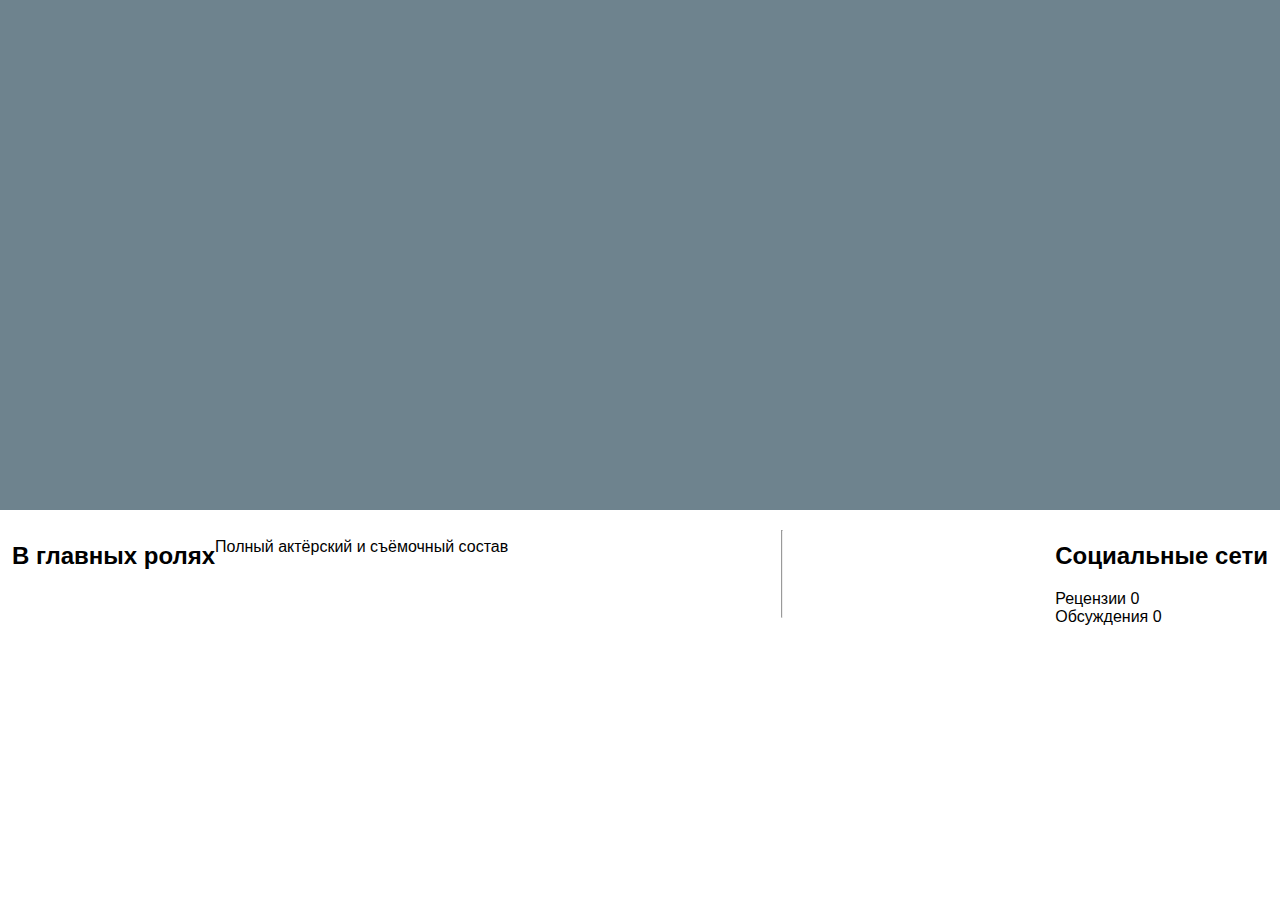
==== movie.html @ 0e4fee47 "hal qildim" ====
<!DOCTYPE html>
<html lang="en">
  <head>
    <meta charset="UTF-8" />
    <meta name="viewport" content="width=device-width, initial-scale=1.0" />
    <title>Document</title>
    <link rel="stylesheet" href="css/main.css" />
    <link rel="stylesheet" href="css/movie.css" />
    <link
      href="https://unpkg.com/boxicons@2.1.4/css/boxicons.min.css"
      rel="stylesheet"
    />
  </head>
  <body>
    <div class="movie-info" id="movie-info">
      <div class="shadow">
        <div class="container">
          <div class="flex" id="information"></div>
        </div>
      </div>
    </div>
    <div class="role-section" id="role-section">
      <div class="container">
        <div class="actors-info" id="actors-info">
          <h2>В главных ролях</h2>
          <div class="actors-card"></div>
          <p>Полный актёрский и съёмочный состав</p>
          <hr />
          <div>
            <h2>Социальные сети</h2>
            <div>Рецензии <span>0</span></div>
            <div>Обсуждения <span>0</span></div>
          </div>
          <p></p>
        </div>
        <div class="status"></div>
      </div>
    </div>

    <script src="js/movie.js"></script>
  </body>
</html>
---- css/main.css ----
* {
  box-sizing: border-box;
}

body {
  margin: 0;
  padding: 0;
  cursor: pointer;
  font-family: 'Source Sans Pro', Arial, sans-serif;
}

.container {
  margin: 0 auto;
  max-width: 1300px;
  width: 100%;
  padding: 12px;
}

.flex {
  display: flex;
}

.shadow {
  width: 100%;
  height: 100%;
  background-color: #02263a92;
}

.circular-progress {
  position: absolute;
  margin-top: -25px;
  margin-left: 10px;
  width: 40px;
  height: 40px;
  display: flex;
  align-items: center;
  justify-content: center;
  background: #0b1e2d;
  border-radius: 50%;
  box-shadow: 0 0 10px rgba(0, 0, 0, 0.5);
}

.percentage {
  color: #fff;
  font-size: 14px;
  font-weight: bold;
}

.white {
  color: white;
}

/* header */

header {
  margin-top: 0;
  position: fixed;
  display: flex;
  justify-content: space-between;
  align-items: center;
  width: 97.4%;
  height: 70px;
  background-color: #0b2c48;
  padding: 0 20px;
  z-index: 10;
}
.logo img {
  position: absolute;
  left: 190px;
  top: 25px;
  width: 160px;
  height: auto;
}
.nav-menu {
  position: absolute;
  top: 25px;
  left: 370px;
}
.nav-menu ul {
  list-style: none;
  display: flex;
  padding: 0 10px;
  margin: 0px;
}

.nav-menu ul li {
  position: relative;
  margin: 0 15px;
}

.nav-menu ul li a {
  text-decoration: none;
  color: white;
  font-weight: bold;
  font-size: 16px;
}

.header-right {
  display: flex;
  align-items: center;
  position: absolute;
  left: 900px;
  top: 22px;
}

.header-right img {
  width: 25px;
  margin: 0 10px;
}

.switch-lang {
  text-align: center;
  border: 2px solid white;
  width: 24px;
  height: 20px;
  padding: 2px;

  color: white;
  font-size: 14px;
  font-weight: bold;
  margin-right: 15px;
  border-radius: 5px;
  text-align: center;
}
.switch-lang:hover {
  background-color: white;
  color: black;
  transition: all 0.3s;
}

.header-right ul {
  list-style: none;
  display: flex;
  margin: 0;
  padding: 0;
}

.header-right ul li {
  margin: 0 10px;
}

.header-right ul li a {
  text-decoration: none;
  color: white;
  font-weight: bold;
}

.dropDown {
  display: none;
  position: absolute;
  width: 150px;
  height: 200px;
  background-color: white;
  border-radius: 10px;
  box-shadow: 0px 4px 8px rgba(0, 0, 0, 0.2);
  z-index: 1000;
}

.nav-menu ul li:hover .dropDown {
  display: block;
  opacity: 1;
  visibility: visible;
}
.dropDown ul {
  display: flex;
  flex-direction: column;
  gap: 1px;
  margin: 0px;
  padding: 0;
}

.dropDown ul li {
  margin: 0;
  padding: 3px;
  margin-bottom: 8px;
}

.dropDown ul li a {
  font-size: 13px;
  padding: 10px;
  color: black;
  display: block;
}
.dropDown1 {
  display: none;
  position: absolute;
  width: 150px;
  height: 200px;
  background-color: white;
  border-radius: 10px;
  box-shadow: 0px 4px 8px rgba(0, 0, 0, 0.2);
  z-index: 1000;
}

.nav-menu ul li:hover .dropDown1 {
  display: block;
  opacity: 1;
  visibility: visible;
}
.dropDown1 ul {
  display: flex;
  flex-direction: column;
  gap: 1px;
  margin: 0px;
  padding: 0;
}

.dropDown1 ul li {
  margin: 0;
  padding: 3px;
  margin-bottom: 8px;
}

.dropDown1 ul li a {
  font-size: 13px;
  padding: 10px;
  color: black;
  display: block;
}
.dropDown2 {
  display: none;
  position: absolute;
  width: 150px;
  height: 45px;
  background-color: white;
  border-radius: 10px;
  box-shadow: 0px 4px 8px rgba(0, 0, 0, 0.2);
  z-index: 1000;
}

.nav-menu ul li:hover .dropDown2 {
  display: block;
  opacity: 1;
  visibility: visible;
}
.dropDown2 ul {
  display: flex;
  flex-direction: column;
  gap: 1px;
  margin: 0px;
  padding: 0;
}

.dropDown2 ul li {
  margin: 0;
  padding: 3px;
  margin-bottom: 8px;
}

.dropDown2 ul li a {
  font-size: 13px;
  padding: 10px;
  color: black;
  display: block;
}
.dropDown3 {
  display: none;
  position: absolute;
  width: 150px;
  height: 200px;
  background-color: white;
  border-radius: 10px;
  box-shadow: 0px 4px 8px rgba(0, 0, 0, 0.2);
  z-index: 1000;
}

.nav-menu ul li:hover .dropDown3 {
  display: block;
  opacity: 1;
  visibility: visible;
}
.dropDown3 ul {
  display: flex;
  flex-direction: column;
  gap: 1px;
  margin: 0px;
  padding: 0;
}

.dropDown3 ul li {
  margin: 0;
  padding: 3px;
  margin-bottom: 8px;
}

.dropDown3 ul li a {
  font-size: 13px;
  padding: 10px;
  color: black;
  display: block;
}
.search-box {
  z-index: 10;
  position: fixed;
  top: 70px;
  display: inline-block;
}

.search-icon {
  position: absolute;
  left: 190px;
  top: 50%;
  transform: translateY(-50%);
  width: 16px;
  height: 16px;
}

.search-box input {
  width: 1312px;
  height: 30px;
  padding: 8px 12px 8px 210px;
  border: 1px solid #ccc;
  font-size: 14px;
  outline: none;
}

/* Footer */
.footer{
  width: 100%;
  height: 307px;
  background-color: #03243F;
  margin-top: 30px;
}

#brand {
  width: 130px;
  height: 93px;
}
.footer-brand {
  text-align: end;
  padding-top: 40px;
}

.footer-btn {
  display: block;
  width: 270px;
  height: 47px;
  font-size: 1.1rem;
  font-weight: bold;
  text-transform: uppercase;
  background-color: #ffff;
  border-color: #ffff;
  border-radius: 0.25rem;
  color: #05b5e5;
  margin-top: 45px;
}
.sections {
  margin-top: 70px;
  margin-left: 40px;
  padding: 0 10px;
}

.sections div {
  width: 245px;
  height: 147px;
}

.sections h2 {
  margin: 0;
  color: white;
  font-size: 1.3rem;
  font-weight: 700;
}

.sections a {
  display: block;
  color: white;
  text-decoration: none;
  font-size: 1rem;
  line-height: 27px;
  font-weight: 400;
}
---- css/movie.css ----
/* movie-info */
.movie-info{
    width: 100%;
    height: 510px;
    background-repeat: no-repeat;
    background-size: cover;
    background-position: center;
}

#movie-info-img{
    flex: 1;
    width: 300px;
    height: 450px;
    margin-top: 20px;
    border-radius: 20px;
}

#img-info{
    flex: 2;
}

.movie-name{
    color: white;
    padding-left: 50px;
    padding-top: 40px;
    margin: 0;
}

.paddingLeft{    
    padding-left: 40px;
}

.year{
    color: rgba(255, 255, 255, 0.641);
    font-weight: 400;
    margin-left: 10px;
}
.date{
    color: white;
    margin: 0 5px 0 0; 
}

.info-four{
    height: 20px;
    align-items: center;
    margin-top: 5px;
    padding-left: 50px;    
}

.info-four .certification{
   margin: 0 5px 0 0;   
}

.certification p{
    margin-top: 15px;
    padding: 3px;
    border: 2px solid rgba(65, 62, 62, 0.781);
    border-radius: 3px;
}

.info-three{
    height: 20px;
    align-items: center;
    margin-top: 55px;
}

.rating {
    width: 70px;
    height: 70px;
}

.reyting{
    margin-left: 90px;
    margin-top: 0;
    font-weight: bold;
}

.button {
    width: 165px;
    height: 34px;
    background-color: #03243F;
    color: white;
    border-radius: 50px;
    font-size: 14px;
    font-weight: bold;
    text-align: center;
    align-items: center;
    justify-content: center;
    margin: -15px 0 0 15px;
}

.link{
    border-bottom: 3px solid #01B4E4;
    margin-left: 4px;
}

.button .i{
    width: 15px;
    height: 15px;
    align-items: center;
    font-weight: bold;
    margin-left: 5px;
    border-radius: 50%;
    background-color: white;
    color: #03243F;
    font-style: italic;
}

.buttons {
    display: flex;
    gap: 10px;
    margin-top: 30px;
    margin-left: 15px;
}

.add-info{
    width: 50px;
    height: 50px;
    background-color: #03243F;
    border-radius: 50%;
    text-align: center;
}

.add-info i{
    color: white;
    margin-top: 17px;
}

.info-treiler{
    padding-left: 20px;
    display: flex;
    width: 250px;
    height: 20px;
    align-items: center;
    margin-top: 5px;
}

.info-treiler p{
    font-weight: bold;
    color: white;
}

#info-player{
    font-size: 1.8rem;
    color: white;
}

.obzor i{
    padding-left: 60px;
    display: block;
    color: rgba(255, 255, 255, 0.595);
    margin-top: 30px;
}

.obzor h2{
    padding-left: 60px;
    margin-top: 5px;
}

.obzor p{
    padding-left: 60px;
}

.dot{
    margin: 0 5px 0 0; 
    width: 7px;
    height: 7px;
    background-color: white;
    border-radius: 50%;
}

/* role-section*/
.actors-info{
    display: flex;
}

.actors{
    position: relative;
    flex: 2;
    width: 70%;
}

.status{
    z-index: 10;
    margin-top: 25px;
    flex: .5;
    box-shadow: -40px 0px 19px 16px rgba(255, 255, 255, 0.779);
}

.actors-card{
    display: flex;
    gap: 16px; 
    overflow-x: auto; 
    scroll-behavior: smooth;
}
.actors-card::-webkit-scrollbar{
    height: 8px; 
}

.actors-card::-webkit-scrollbar-thumb{
    background-color: #44444454;
    border-radius: 4px; 
}

.actors-card div{
    position: relative;
    margin: 0 4px 10px 0px;
    width: 140px;
    height: 280px;
    box-shadow: 0 2px 8px rgba(0, 0, 0, .1);
    border: 1px solid rgba(var(--lightGrey), 1);
    padding-bottom: 10px;
    border-radius: 10px;
}

.actor-img{
    width: 138px;
    height: 175px;    
    border-radius: 10px;
}

.actor-name{
    font-weight: 700;
    color: #000;
    font-size: 1em;
    padding: 10px 0 0 10px;
    margin: 0;
}

.character{
    font-size: .9em;
    margin: 0;
    padding: 0 10px;
    font-weight: 400;
}

.again{
    font-weight: bold;
    font-size: .9em;
    height: 100px;
    margin: auto 10px;
}

#right{
    font-weight: bold;
    font-size: 1.9em;
    height: 100px;
    margin: auto 10px;
    color: #000;
    z-index: 100;
}

.actors .coctav{
    font-weight: 600;
    font-size: 1.1em;
}

.сети{
    display: flex;

}

.сети h2{
    font-weight: 600;
    font-size: 1.4em;
}

.сети div{
    margin-left: 30px;
    margin-top: 25px;
}
.сети a{
    font-weight: 600;
    margin-left: 20px;
}

.сети a.active{
    border-bottom: 4px solid black;
}

.сети a span{
    align-items: center;
    opacity: .6;
    font-weight: 600;
}

#discuss{
    height: 62px;
    display: flex;
    width: 92%;
    border-radius: 10px;
    margin-bottom: 10px;
    display: flex;
    align-items: center;
    justify-content: space-between;
    padding: 12px 20px;
    box-shadow: 0 2px 8px rgba(0, 0, 0, .1);
}

#discuss img{
    border-radius: 50%;
    width: 40px;
    height: 40px;
}

#discuss a{
    font-size: 1em;
    color: #000;
    text-decoration: none;
    font-weight: 400;
    margin-left: 15px;
}

#discuss .data{
    font-size: .95em;
    font-weight: 300;
    color: #0000009f;
    text-align: right;
}

.enter{
    margin-left: 250px;
}

.videorolik-section{
    margin-left: 20px;
}

.videorolik-section p.active{
    border-bottom: 4px solid black;
}

.videorolik-section p{
    font-size: 1.1em;
    font-weight: 600;
    padding: 7px;
    padding-left: 15px;
}

.videorolik-section p span{
    color: #0000007f;
    margin-left: 2px;
}
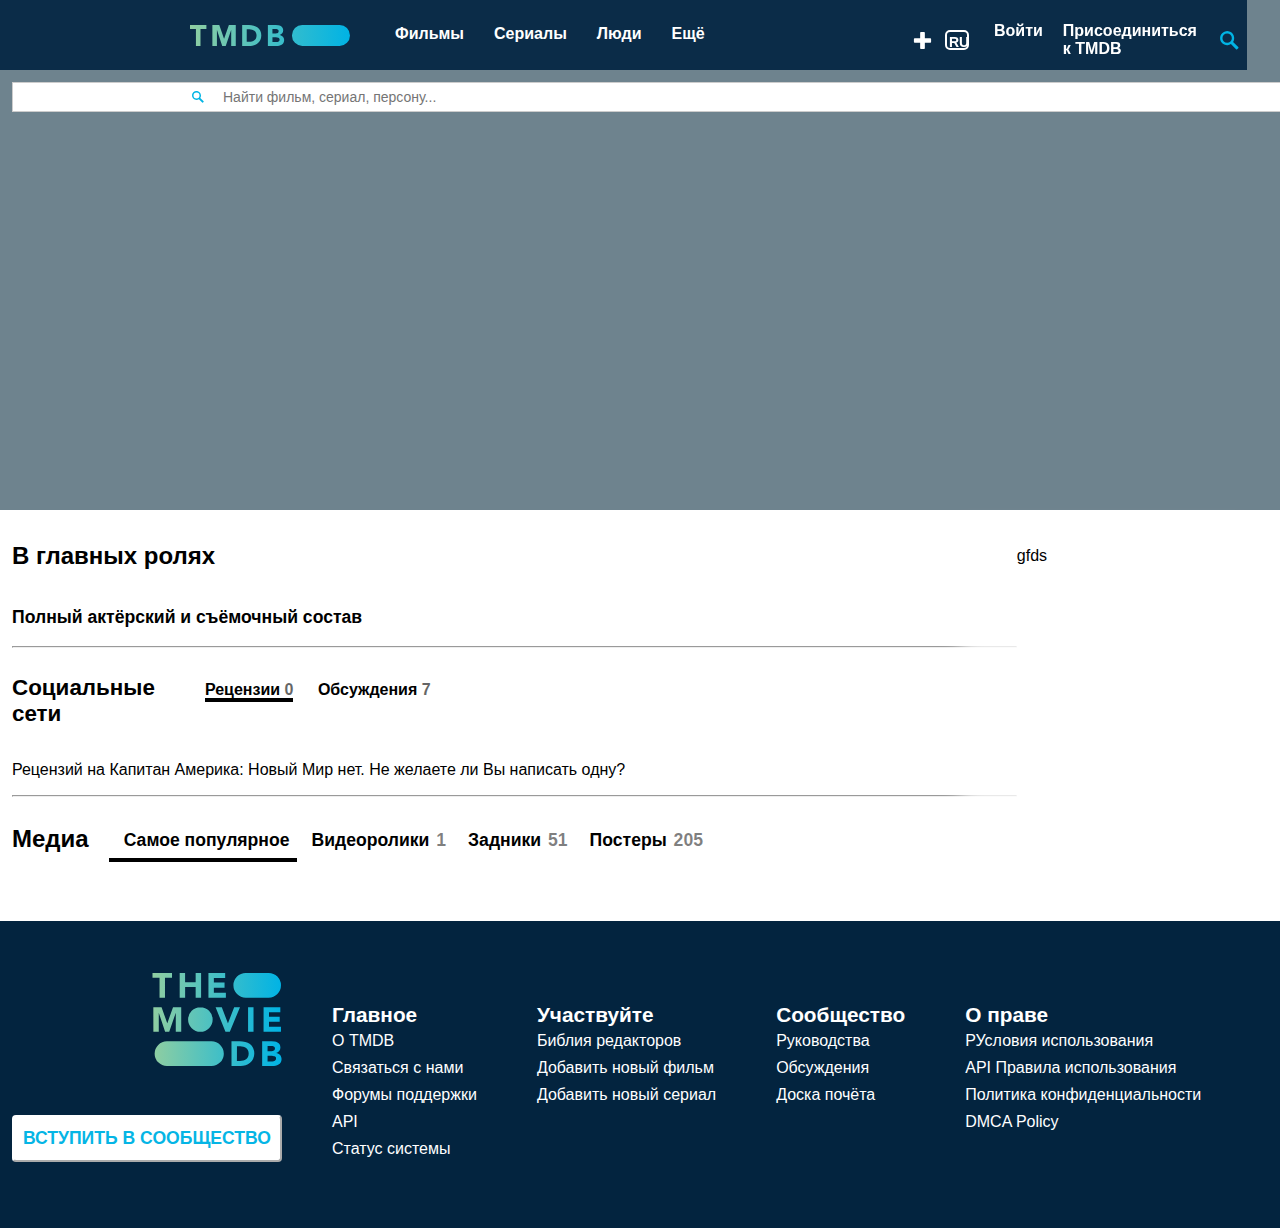
==== commit 95343020: "Merge pull request #4 from Umaraliyevna/main" ====
--- a/movie.html
+++ b/movie.html
@@ -1,42 +1,187 @@
 <!DOCTYPE html>
 <html lang="en">
-  <head>
-    <meta charset="UTF-8" />
-    <meta name="viewport" content="width=device-width, initial-scale=1.0" />
+<head>
+    <meta charset="UTF-8">
+    <meta name="viewport" content="width=device-width, initial-scale=1.0">
     <title>Document</title>
-    <link rel="stylesheet" href="css/main.css" />
-    <link rel="stylesheet" href="css/movie.css" />
-    <link
-      href="https://unpkg.com/boxicons@2.1.4/css/boxicons.min.css"
-      rel="stylesheet"
-    />
-  </head>
-  <body>
+    <link rel="stylesheet" href="css/main.css">
+    <link rel="stylesheet" href="css/movie.css">
+    <link href='https://unpkg.com/boxicons@2.1.4/css/boxicons.min.css' rel='stylesheet'>
+
+</head>
+<body>
+    <header class="header">
+        <div class="container">
+          <div class="BigHeader">
+            <div class="logo">
+              <img src="images/header-images/TMDB logo.svg" alt="TMDB Logo" />
+            </div>
+            <nav class="nav-menu">
+              <ul>
+                <li>
+                  <a href="#" class="smoothScroll">Фильмы</a>
+                  <div class="dropDown">
+                    <ul>
+                      <li><a href="#">Популярные</a></li>
+                      <li><a href="#">Смотрят сейчас</a></li>
+                      <li><a href="#">Ожидаемые</a></li>
+                      <li><a href="#">Лучшие</a></li>
+                    </ul>
+                  </div>
+                </li>
+                <li>
+                  <a href="#" class="smoothScroll">Сериалы</a>
+                  <div class="dropDown1">
+                    <ul>
+                      <li><a href="#">Популярные</a></li>
+                      <li><a href="#">Смотрят сейчас</a></li>
+                      <li><a href="#">Ожидаемые</a></li>
+                      <li><a href="#">Лучшие</a></li>
+                    </ul>
+                  </div>
+                </li>
+                <li>
+                  <a href="#" class="smoothScroll">Люди</a>
+                  <div class="dropDown2">
+                    <ul>
+                      <li><a href="#">Популярные Люди</a></li>
+                    </ul>
+                  </div>
+                </li>
+                <li>
+                  <a href="#" class="smoothScroll">Ещё</a>
+                  <div class="dropDown3">
+                    <ul>
+                      <li><a href="#">Обсуждения</a></li>
+                      <li><a href="#">Доска почёта</a></li>
+                      <li><a href="#">Поддержка</a></li>
+                      <li><a href="#">API</a></li>
+                    </ul>
+                  </div>
+                </li>
+              </ul>
+            </nav>
+            <div class="header-right">
+              <img src="images/header-images/plusLogo.svg" alt="Plus" />
+              <div class="switch-lang">RU</div>
+              <ul>
+                <li><a href="#">Войти</a></li>
+                <li><a href="#">Присоединиться к TMDB</a></li>
+              </ul>
+    
+              <img src="images/header-images/searchIcon.svg" alt="Search" />
+            </div>
+          </div>
+        </div>
+      </header>
+      <div class="search-box container">
+        <img src="images/header-images/searchIcon.svg" class="search-icon" />
+        <input type="text" placeholder="Найти фильм, сериал, персону..." />
+      </div>
     <div class="movie-info" id="movie-info">
-      <div class="shadow">
-        <div class="container">
-          <div class="flex" id="information"></div>
+        <div class="shadow">
+            <div class="container">
+                <div class="flex" id="information">
+    
+                </div>
+            </div>
         </div>
-      </div>
     </div>
     <div class="role-section" id="role-section">
-      <div class="container">
-        <div class="actors-info" id="actors-info">
-          <h2>В главных ролях</h2>
-          <div class="actors-card"></div>
-          <p>Полный актёрский и съёмочный состав</p>
-          <hr />
-          <div>
-            <h2>Социальные сети</h2>
-            <div>Рецензии <span>0</span></div>
-            <div>Обсуждения <span>0</span></div>
-          </div>
-          <p></p>
+        <div class="container">
+            <div class="actors-info">
+                <div class="actors" id="actors">
+                    <h2>В главных ролях</h2>
+                    <div class="actors-card" id="actors-card"></div>
+                    <p class="coctav">Полный актёрский и съёмочный состав</p>
+                    <hr>
+                    <div class="сети">
+                        <h2>Социальные <br> сети</h2>
+                        <div>
+                            <a class="comment active" onclick="socialMedia(this,'comment')">Рецензии <span>0</span></a>
+                            <a class="comment discussion" onclick="socialMedia(this,'comment')">Обсуждения  <span>7</span></a>
+                        </div>
+                    </div>
+                    <div id="comment">
+                        <p id="comment">Рецензий на Капитан Америка: Новый Мир нет. Не желаете ли Вы написать одну?</p>
+                    </div>
+                    <div id="discussion">
+                        <div id="discuss">
+                            <div class="flex">
+                                <img src="images/comment.jpg" alt="">
+                                <a href="">Is this going to <br> make $</a>
+                            </div>
+                            <div class="data enter">
+                                <p>Открыто</p>
+                            </div>
+                            <div class="data">
+                                <p>6</p>
+                            </div>
+                            <div class="flex data">                                
+                                <p>15 фев 2025 в 18:36 <br>от Adam</p>
+                            </div>
+                        </div>
+                        <p>К обсуждениям</p>
+                    </div>
+                    <hr>
+                    <div>
+                        <div class="flex">
+                            <h2>Медиа</h2>
+                            <div class="videorolik-section flex">
+                                <p class="active">Самое популярное</p>
+                                <p>Видеоролики <span>1</span></p>
+                                <p>Задники <span>51</span></p>
+                                <p>Постеры <span>205</span></p>
+                            </div>
+                        </div>
+                        <div class="popular-video" id="popular-video">
+
+                        </div>
+                    </div>
+                </div>
+                <div class="status">
+                    gfds
+                </div>
+            </div>
         </div>
-        <div class="status"></div>
-      </div>
     </div>
 
+    <footer id="footer" class="footer">
+        <div class="container flex">
+            <div class="footer-brand">
+                <img id="brand" src="images/brend.svg" alt="">
+                <button class="footer-btn">Вступить в сообщество</button>
+            </div>
+            <div class="sections">
+                <h2>Главное</h2>
+                <a href="">О TMDB</a>
+                <a href="">Связаться с нами</a>
+                <a href="">Форумы поддержки</a>
+                <a href="">API</a>
+                <a href="">Статус системы</a>
+            </div>
+            <div class="sections">
+                <h2>Участвуйте</h2>
+                <a href="">Библия редакторов</a>
+                <a href="">Добавить новый фильм</a>
+                <a href="">Добавить новый сериал</a>
+            </div>
+            <div class="sections">
+                <h2>Сообщество</h2>
+                <a href="">Руководства</a>
+                <a href="">Обсуждения</a>
+                <a href="">Доска почёта</a>
+            </div>
+            <div class="sections">
+                <h2>О праве</h2>
+                <a href="">РУсловия использования</a>
+                <a href="">API Правила использования</a>
+                <a href="">Политика конфиденциальности</a>
+                <a href="">DMCA Policy</a>
+            </div>
+        </div>
+    </footer>
+    
     <script src="js/movie.js"></script>
-  </body>
-</html>
+</body>
+</html>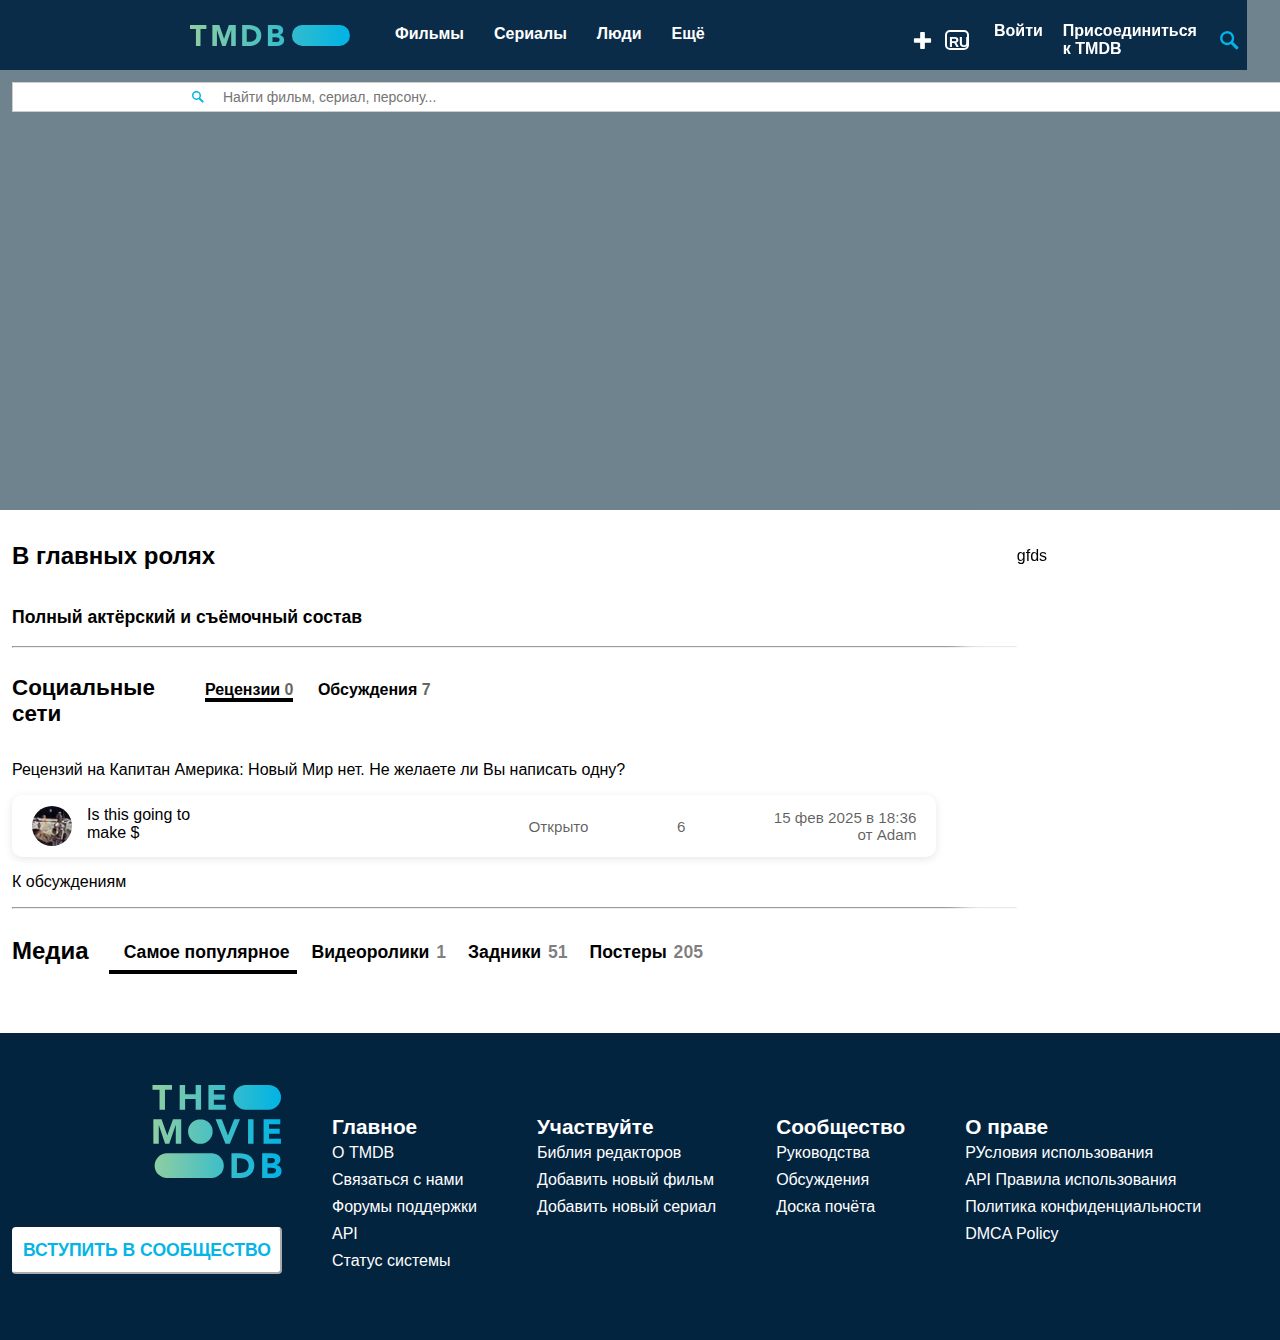
==== commit 00730593: "Merge branch 'main' of github.com:Umaraliyevna/movie" ====
--- a/movie.html
+++ b/movie.html
@@ -1,8 +1,8 @@
 <!DOCTYPE html>
 <html lang="en">
-<head>
-    <meta charset="UTF-8">
-    <meta name="viewport" content="width=device-width, initial-scale=1.0">
+  <head>
+    <meta charset="UTF-8" />
+    <meta name="viewport" content="width=device-width, initial-scale=1.0" />
     <title>Document</title>
     <link rel="stylesheet" href="css/main.css">
     <link rel="stylesheet" href="css/movie.css">
@@ -79,13 +79,11 @@
         <input type="text" placeholder="Найти фильм, сериал, персону..." />
       </div>
     <div class="movie-info" id="movie-info">
-        <div class="shadow">
-            <div class="container">
-                <div class="flex" id="information">
-    
-                </div>
-            </div>
+      <div class="shadow">
+        <div class="container">
+          <div class="flex" id="information"></div>
         </div>
+      </div>
     </div>
     <div class="role-section" id="role-section">
         <div class="container">
@@ -144,6 +142,8 @@
                 </div>
             </div>
         </div>
+        <div class="status"></div>
+      </div>
     </div>
 
     <footer id="footer" class="footer">
@@ -183,5 +183,5 @@
     </footer>
     
     <script src="js/movie.js"></script>
-</body>
-</html>+  </body>
+</html>
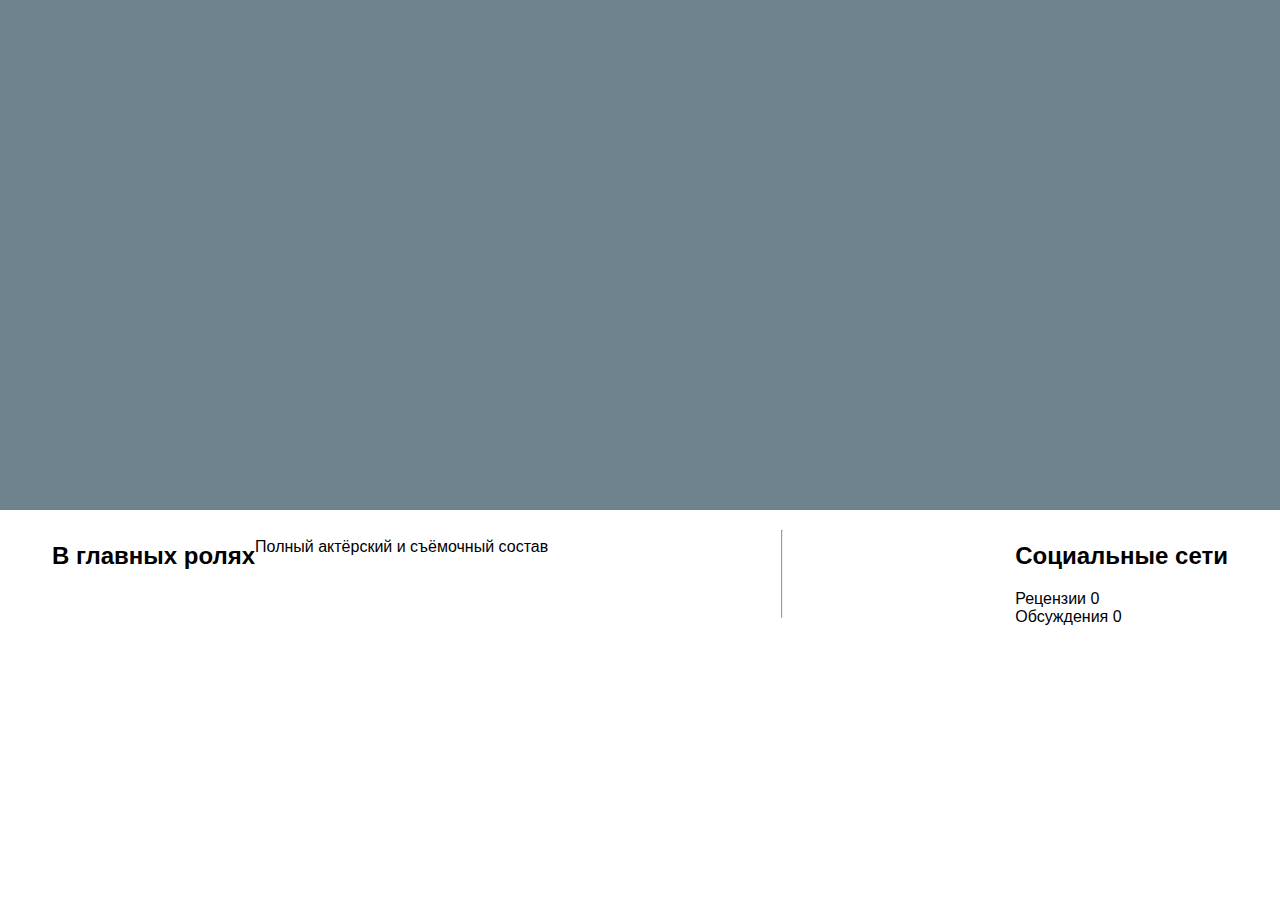
==== commit 8f6f8997: "fix comflicts" ====
--- a/movie.html
+++ b/movie.html
@@ -4,80 +4,14 @@
     <meta charset="UTF-8" />
     <meta name="viewport" content="width=device-width, initial-scale=1.0" />
     <title>Document</title>
-    <link rel="stylesheet" href="css/main.css">
-    <link rel="stylesheet" href="css/movie.css">
-    <link href='https://unpkg.com/boxicons@2.1.4/css/boxicons.min.css' rel='stylesheet'>
-
-</head>
-<body>
-    <header class="header">
-        <div class="container">
-          <div class="BigHeader">
-            <div class="logo">
-              <img src="images/header-images/TMDB logo.svg" alt="TMDB Logo" />
-            </div>
-            <nav class="nav-menu">
-              <ul>
-                <li>
-                  <a href="#" class="smoothScroll">Фильмы</a>
-                  <div class="dropDown">
-                    <ul>
-                      <li><a href="#">Популярные</a></li>
-                      <li><a href="#">Смотрят сейчас</a></li>
-                      <li><a href="#">Ожидаемые</a></li>
-                      <li><a href="#">Лучшие</a></li>
-                    </ul>
-                  </div>
-                </li>
-                <li>
-                  <a href="#" class="smoothScroll">Сериалы</a>
-                  <div class="dropDown1">
-                    <ul>
-                      <li><a href="#">Популярные</a></li>
-                      <li><a href="#">Смотрят сейчас</a></li>
-                      <li><a href="#">Ожидаемые</a></li>
-                      <li><a href="#">Лучшие</a></li>
-                    </ul>
-                  </div>
-                </li>
-                <li>
-                  <a href="#" class="smoothScroll">Люди</a>
-                  <div class="dropDown2">
-                    <ul>
-                      <li><a href="#">Популярные Люди</a></li>
-                    </ul>
-                  </div>
-                </li>
-                <li>
-                  <a href="#" class="smoothScroll">Ещё</a>
-                  <div class="dropDown3">
-                    <ul>
-                      <li><a href="#">Обсуждения</a></li>
-                      <li><a href="#">Доска почёта</a></li>
-                      <li><a href="#">Поддержка</a></li>
-                      <li><a href="#">API</a></li>
-                    </ul>
-                  </div>
-                </li>
-              </ul>
-            </nav>
-            <div class="header-right">
-              <img src="images/header-images/plusLogo.svg" alt="Plus" />
-              <div class="switch-lang">RU</div>
-              <ul>
-                <li><a href="#">Войти</a></li>
-                <li><a href="#">Присоединиться к TMDB</a></li>
-              </ul>
-    
-              <img src="images/header-images/searchIcon.svg" alt="Search" />
-            </div>
-          </div>
-        </div>
-      </header>
-      <div class="search-box container">
-        <img src="images/header-images/searchIcon.svg" class="search-icon" />
-        <input type="text" placeholder="Найти фильм, сериал, персону..." />
-      </div>
+    <link rel="stylesheet" href="css/main.css" />
+    <link rel="stylesheet" href="css/movie.css" />
+    <link
+      href="https://unpkg.com/boxicons@2.1.4/css/boxicons.min.css"
+      rel="stylesheet"
+    />
+  </head>
+  <body>
     <div class="movie-info" id="movie-info">
       <div class="shadow">
         <div class="container">
@@ -86,102 +20,23 @@
       </div>
     </div>
     <div class="role-section" id="role-section">
-        <div class="container">
-            <div class="actors-info">
-                <div class="actors" id="actors">
-                    <h2>В главных ролях</h2>
-                    <div class="actors-card" id="actors-card"></div>
-                    <p class="coctav">Полный актёрский и съёмочный состав</p>
-                    <hr>
-                    <div class="сети">
-                        <h2>Социальные <br> сети</h2>
-                        <div>
-                            <a class="comment active" onclick="socialMedia(this,'comment')">Рецензии <span>0</span></a>
-                            <a class="comment discussion" onclick="socialMedia(this,'comment')">Обсуждения  <span>7</span></a>
-                        </div>
-                    </div>
-                    <div id="comment">
-                        <p id="comment">Рецензий на Капитан Америка: Новый Мир нет. Не желаете ли Вы написать одну?</p>
-                    </div>
-                    <div id="discussion">
-                        <div id="discuss">
-                            <div class="flex">
-                                <img src="images/comment.jpg" alt="">
-                                <a href="">Is this going to <br> make $</a>
-                            </div>
-                            <div class="data enter">
-                                <p>Открыто</p>
-                            </div>
-                            <div class="data">
-                                <p>6</p>
-                            </div>
-                            <div class="flex data">                                
-                                <p>15 фев 2025 в 18:36 <br>от Adam</p>
-                            </div>
-                        </div>
-                        <p>К обсуждениям</p>
-                    </div>
-                    <hr>
-                    <div>
-                        <div class="flex">
-                            <h2>Медиа</h2>
-                            <div class="videorolik-section flex">
-                                <p class="active">Самое популярное</p>
-                                <p>Видеоролики <span>1</span></p>
-                                <p>Задники <span>51</span></p>
-                                <p>Постеры <span>205</span></p>
-                            </div>
-                        </div>
-                        <div class="popular-video" id="popular-video">
-
-                        </div>
-                    </div>
-                </div>
-                <div class="status">
-                    gfds
-                </div>
-            </div>
+      <div class="container">
+        <div class="actors-info" id="actors-info">
+          <h2>В главных ролях</h2>
+          <div class="actors-card"></div>
+          <p>Полный актёрский и съёмочный состав</p>
+          <hr />
+          <div>
+            <h2>Социальные сети</h2>
+            <div>Рецензии <span>0</span></div>
+            <div>Обсуждения <span>0</span></div>
+          </div>
+          <p></p>
         </div>
         <div class="status"></div>
       </div>
     </div>
 
-    <footer id="footer" class="footer">
-        <div class="container flex">
-            <div class="footer-brand">
-                <img id="brand" src="images/brend.svg" alt="">
-                <button class="footer-btn">Вступить в сообщество</button>
-            </div>
-            <div class="sections">
-                <h2>Главное</h2>
-                <a href="">О TMDB</a>
-                <a href="">Связаться с нами</a>
-                <a href="">Форумы поддержки</a>
-                <a href="">API</a>
-                <a href="">Статус системы</a>
-            </div>
-            <div class="sections">
-                <h2>Участвуйте</h2>
-                <a href="">Библия редакторов</a>
-                <a href="">Добавить новый фильм</a>
-                <a href="">Добавить новый сериал</a>
-            </div>
-            <div class="sections">
-                <h2>Сообщество</h2>
-                <a href="">Руководства</a>
-                <a href="">Обсуждения</a>
-                <a href="">Доска почёта</a>
-            </div>
-            <div class="sections">
-                <h2>О праве</h2>
-                <a href="">РУсловия использования</a>
-                <a href="">API Правила использования</a>
-                <a href="">Политика конфиденциальности</a>
-                <a href="">DMCA Policy</a>
-            </div>
-        </div>
-    </footer>
-    
     <script src="js/movie.js"></script>
   </body>
 </html>
--- a/css/main.css
+++ b/css/main.css
@@ -7,6 +7,15 @@
   padding: 0;
   cursor: pointer;
   font-family: 'Source Sans Pro', Arial, sans-serif;
+}
+
+body::-webkit-scrollbar{
+  width: 8px; 
+}
+
+body::-webkit-scrollbar-thumb{
+  background-color: #44444454;
+  border-radius: 4px; 
 }
 
 .container {
@@ -317,9 +326,15 @@
 /* Footer */
 .footer{
   width: 100%;
-  height: 307px;
+  height: 327px;
   background-color: #03243F;
   margin-top: 30px;
+}
+
+.footer-info{
+  display: flex;
+  text-align: center;
+  justify-content: center;
 }
 
 #brand {
@@ -346,13 +361,25 @@
 }
 .sections {
   margin-top: 70px;
-  margin-left: 40px;
+  margin-left: 20px;
   padding: 0 10px;
 }
 
-.sections div {
-  width: 245px;
-  height: 147px;
+.footer-contact{
+  display: flex;
+}
+
+.footer-contact div{
+  margin-left: 20px;
+}
+
+.informations{
+  display: flex;
+}
+
+.informations div {
+  width: 145px;
+  padding-left: 20px;
 }
 
 .sections h2 {
@@ -360,6 +387,7 @@
   color: white;
   font-size: 1.3rem;
   font-weight: 700;
+  text-align: left;
 }
 
 .sections a {
@@ -369,4 +397,184 @@
   font-size: 1rem;
   line-height: 27px;
   font-weight: 400;
-}
+  text-align: left;
+}
+header{
+  display: none;
+}
+
+
+@media only screen and (min-width: 1200px) and (max-width:1400px) {
+  .container {
+    max-width: 1200px;
+  }
+  
+  .circular-progress{    
+    margin-top: -30px;
+  }
+}
+
+@media only screen and (min-width:992px) and (max-width:1200px) {
+  .container {
+    max-width: 992px;
+    width: 95%;
+  }
+  .footer-contact{
+    display: flex;
+    width: 90%;
+    height: 100%;
+  }
+  .footer-contact div{
+    margin-left: 10px;
+  }
+  .sections{
+    margin-left: 10px;
+  }
+  .footer-btn{
+    width: 220px;
+  }
+}
+
+@media only screen and (min-width:768px) and (max-width:992px) {
+  .container {
+    max-width: 768px;
+    width: 90%;
+    padding: 10px;
+  }
+  .footer{
+    height: 630px;
+  }
+  .footer-info{
+    height: 570px;
+  }
+  .footer-brand{
+    display: none;
+  }
+  .footer-contact{
+    display: flex;
+    width: 100%;
+    height: 100%;
+  }
+
+  .footer-contact div{
+    width: 100%;
+    height: 100%;
+  }
+  .informations{
+    display: block;
+    height: 100%;
+  }
+  .informations div{
+    width: 100%;
+    height: 50%;
+    margin-top: 15px;    
+    text-align: left;
+  }
+  .sections h2{
+    font-size: 2rem;
+    line-height: 37px;
+    text-align: left;
+  }
+  .sections a{
+    font-size: 1.9rem;
+    line-height: 37px;
+    text-align: left;
+  }
+}
+
+@media only screen and (min-width:576px) and (max-width:768px) {
+  .container {
+    max-width: 576px;
+    width: 85%;
+    padding: 8px;
+  }
+  .footer{
+    height: 650px;
+  }
+  .footer-info{
+    height: 98%;
+  }
+  .footer-brand{
+    display: none;
+  }
+  .footer-contact{
+    display: flex;
+    width: 100%;
+    height: 100%;
+  }
+
+  .footer-contact div{
+    width: 100%;
+    height: 100%;
+  }
+  .informations{
+    display: block;
+    height: 100%;
+    width: 50%;
+  }
+  .informations div{
+    width: 100%;
+    height: 50%;
+    margin-top: 35px;    
+    text-align: left;
+  }
+  .sections{
+    width: 100%;
+  }
+  .sections h2{
+    font-size: 1.9rem;
+    line-height: 35px;
+    text-align: left;
+  }
+  .sections a{
+    font-size: 1.8rem;
+    line-height: 35px;
+    text-align: left;
+  }
+  
+}
+
+@media only screen and (max-width:576px) {
+  .container {
+    max-width: 568px;
+    width: 75%;
+    padding: 6px;
+  }
+  .footer{
+    height: 790px;
+  }
+  .footer-info{
+    width: 100%;
+    height: 100vh;
+    margin: 0 auto;
+    text-align: left;
+    justify-content: left;
+  }
+  .footer-brand{
+    display: none;
+  }
+  .footer-contact{
+    display: block;
+    text-align: center;
+    width: 70%;
+  }
+  .informations{
+    display: block;
+  }
+  .informations div{
+    width: 100%;
+    margin-top: 20px;
+  }
+
+  .sections{
+    margin-top: 10px;
+  }
+  .sections h2{
+    font-size: 1.8rem;
+    width: 100%;
+  }
+  .sections a{
+    font-size: 1.5rem;
+    width: 100%;
+  }
+}
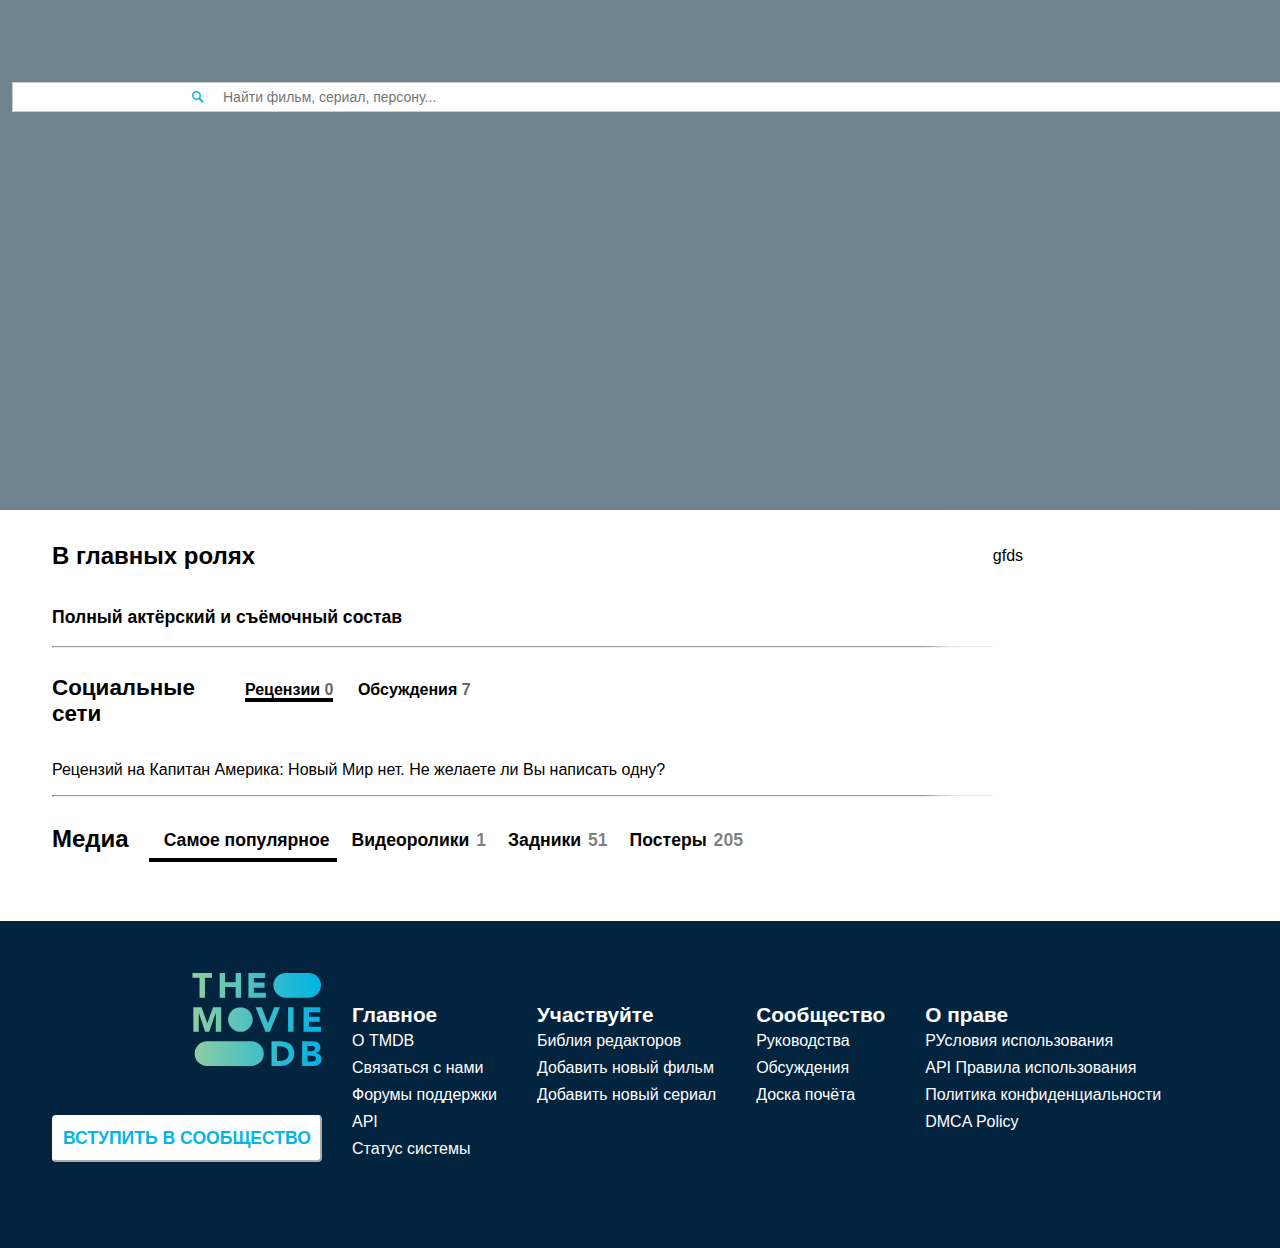
==== commit dbea89ea: "Merge branch 'feat/media' of https://github.com/Umaraliyevna/movie into feat/media" ====
--- a/movie.html
+++ b/movie.html
@@ -4,14 +4,80 @@
     <meta charset="UTF-8" />
     <meta name="viewport" content="width=device-width, initial-scale=1.0" />
     <title>Document</title>
-    <link rel="stylesheet" href="css/main.css" />
-    <link rel="stylesheet" href="css/movie.css" />
-    <link
-      href="https://unpkg.com/boxicons@2.1.4/css/boxicons.min.css"
-      rel="stylesheet"
-    />
-  </head>
-  <body>
+    <link rel="stylesheet" href="css/main.css">
+    <link rel="stylesheet" href="css/movie.css">
+    <link href='https://unpkg.com/boxicons@2.1.4/css/boxicons.min.css' rel='stylesheet'>
+
+</head>
+<body>
+    <header class="header">
+        <div class="container">
+          <div class="BigHeader">
+            <div class="logo">
+              <img src="images/header-images/TMDB logo.svg" alt="TMDB Logo" />
+            </div>
+            <nav class="nav-menu">
+              <ul>
+                <li>
+                  <a href="#" class="smoothScroll">Фильмы</a>
+                  <div class="dropDown">
+                    <ul>
+                      <li><a href="#">Популярные</a></li>
+                      <li><a href="#">Смотрят сейчас</a></li>
+                      <li><a href="#">Ожидаемые</a></li>
+                      <li><a href="#">Лучшие</a></li>
+                    </ul>
+                  </div>
+                </li>
+                <li>
+                  <a href="#" class="smoothScroll">Сериалы</a>
+                  <div class="dropDown1">
+                    <ul>
+                      <li><a href="#">Популярные</a></li>
+                      <li><a href="#">Смотрят сейчас</a></li>
+                      <li><a href="#">Ожидаемые</a></li>
+                      <li><a href="#">Лучшие</a></li>
+                    </ul>
+                  </div>
+                </li>
+                <li>
+                  <a href="#" class="smoothScroll">Люди</a>
+                  <div class="dropDown2">
+                    <ul>
+                      <li><a href="#">Популярные Люди</a></li>
+                    </ul>
+                  </div>
+                </li>
+                <li>
+                  <a href="#" class="smoothScroll">Ещё</a>
+                  <div class="dropDown3">
+                    <ul>
+                      <li><a href="#">Обсуждения</a></li>
+                      <li><a href="#">Доска почёта</a></li>
+                      <li><a href="#">Поддержка</a></li>
+                      <li><a href="#">API</a></li>
+                    </ul>
+                  </div>
+                </li>
+              </ul>
+            </nav>
+            <div class="header-right">
+              <img src="images/header-images/plusLogo.svg" alt="Plus" />
+              <div class="switch-lang">RU</div>
+              <ul>
+                <li><a href="#">Войти</a></li>
+                <li><a href="#">Присоединиться к TMDB</a></li>
+              </ul>
+    
+              <img src="images/header-images/searchIcon.svg" alt="Search" />
+            </div>
+          </div>
+        </div>
+      </header>
+      <div class="search-box container">
+        <img src="images/header-images/searchIcon.svg" class="search-icon" />
+        <input type="text" placeholder="Найти фильм, сериал, персону..." />
+      </div>
     <div class="movie-info" id="movie-info">
       <div class="shadow">
         <div class="container">
@@ -20,23 +86,102 @@
       </div>
     </div>
     <div class="role-section" id="role-section">
-      <div class="container">
-        <div class="actors-info" id="actors-info">
-          <h2>В главных ролях</h2>
-          <div class="actors-card"></div>
-          <p>Полный актёрский и съёмочный состав</p>
-          <hr />
-          <div>
-            <h2>Социальные сети</h2>
-            <div>Рецензии <span>0</span></div>
-            <div>Обсуждения <span>0</span></div>
-          </div>
-          <p></p>
+        <div class="container">
+            <div class="actors-info">
+                <div class="actors" id="actors">
+                    <h2>В главных ролях</h2>
+                    <div class="actors-card" id="actors-card"></div>
+                    <p class="coctav">Полный актёрский и съёмочный состав</p>
+                    <hr>
+                    <div class="сети">
+                        <h2>Социальные <br> сети</h2>
+                        <div>
+                            <a class="comment active" onclick="socialMedia(this,'comment')">Рецензии <span>0</span></a>
+                            <a class="comment discussion" onclick="socialMedia(this,'comment')">Обсуждения  <span>7</span></a>
+                        </div>
+                    </div>
+                    <div id="comment">
+                        <p id="comment">Рецензий на Капитан Америка: Новый Мир нет. Не желаете ли Вы написать одну?</p>
+                    </div>
+                    <div id="discussion">
+                        <div id="discuss">
+                            <div class="flex">
+                                <img src="images/comment.jpg" alt="">
+                                <a href="">Is this going to <br> make $</a>
+                            </div>
+                            <div class="data enter">
+                                <p>Открыто</p>
+                            </div>
+                            <div class="data">
+                                <p>6</p>
+                            </div>
+                            <div class="flex data">                                
+                                <p>15 фев 2025 в 18:36 <br>от Adam</p>
+                            </div>
+                        </div>
+                        <p>К обсуждениям</p>
+                    </div>
+                    <hr>
+                    <div>
+                        <div class="flex">
+                            <h2>Медиа</h2>
+                            <div class="videorolik-section flex">
+                                <p class="active">Самое популярное</p>
+                                <p>Видеоролики <span>1</span></p>
+                                <p>Задники <span>51</span></p>
+                                <p>Постеры <span>205</span></p>
+                            </div>
+                        </div>
+                        <div class="popular-video" id="popular-video">
+
+                        </div>
+                    </div>
+                </div>
+                <div class="status">
+                    gfds
+                </div>
+            </div>
         </div>
         <div class="status"></div>
       </div>
     </div>
 
+    <footer id="footer" class="footer">
+        <div class="container flex">
+            <div class="footer-brand">
+                <img id="brand" src="images/brend.svg" alt="">
+                <button class="footer-btn">Вступить в сообщество</button>
+            </div>
+            <div class="sections">
+                <h2>Главное</h2>
+                <a href="">О TMDB</a>
+                <a href="">Связаться с нами</a>
+                <a href="">Форумы поддержки</a>
+                <a href="">API</a>
+                <a href="">Статус системы</a>
+            </div>
+            <div class="sections">
+                <h2>Участвуйте</h2>
+                <a href="">Библия редакторов</a>
+                <a href="">Добавить новый фильм</a>
+                <a href="">Добавить новый сериал</a>
+            </div>
+            <div class="sections">
+                <h2>Сообщество</h2>
+                <a href="">Руководства</a>
+                <a href="">Обсуждения</a>
+                <a href="">Доска почёта</a>
+            </div>
+            <div class="sections">
+                <h2>О праве</h2>
+                <a href="">РУсловия использования</a>
+                <a href="">API Правила использования</a>
+                <a href="">Политика конфиденциальности</a>
+                <a href="">DMCA Policy</a>
+            </div>
+        </div>
+    </footer>
+    
     <script src="js/movie.js"></script>
   </body>
 </html>
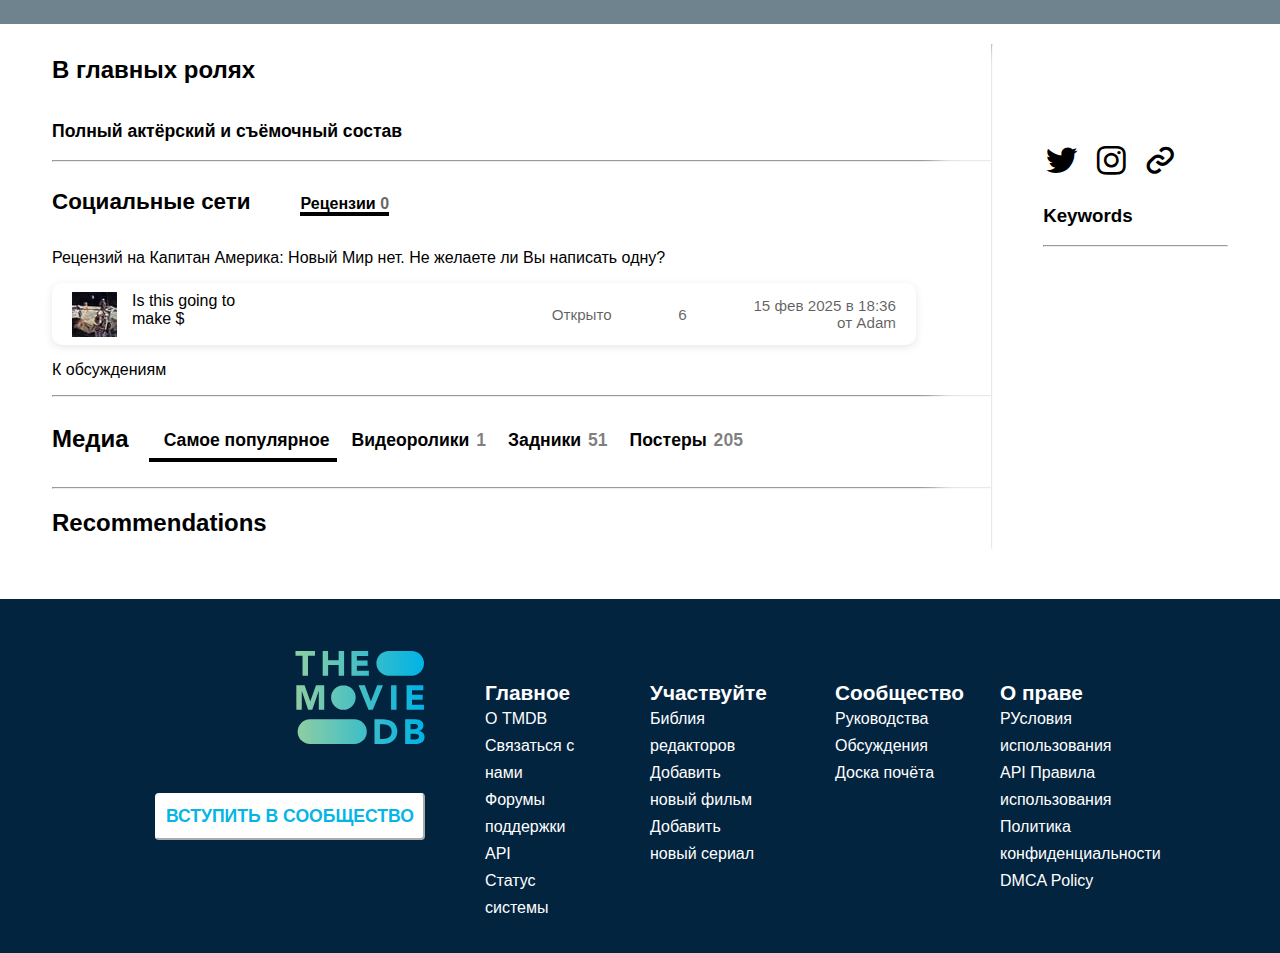
==== commit ceacad43: "add movie and main media" ====
--- a/movie.html
+++ b/movie.html
@@ -8,15 +8,15 @@
     <link rel="stylesheet" href="css/movie.css">
     <link href='https://unpkg.com/boxicons@2.1.4/css/boxicons.min.css' rel='stylesheet'>
 
-</head>
+  </head>
 <body>
     <header class="header">
-        <div class="container">
-          <div class="BigHeader">
-            <div class="logo">
-              <img src="images/header-images/TMDB logo.svg" alt="TMDB Logo" />
-            </div>
-            <nav class="nav-menu">
+      <div class="container">
+        <div class="BigHeader">
+          <div class="logo">
+            <img src="images/header-images/TMDB logo.svg" alt="TMDB Logo" />
+          </div>
+          <nav class="nav-menu">
               <ul>
                 <li>
                   <a href="#" class="smoothScroll">Фильмы</a>
@@ -60,8 +60,8 @@
                   </div>
                 </li>
               </ul>
-            </nav>
-            <div class="header-right">
+          </nav>
+          <div class="header-right">
               <img src="images/header-images/plusLogo.svg" alt="Plus" />
               <div class="switch-lang">RU</div>
               <ul>
@@ -70,18 +70,17 @@
               </ul>
     
               <img src="images/header-images/searchIcon.svg" alt="Search" />
-            </div>
-          </div>
-        </div>
-      </header>
-      <div class="search-box container">
-        <img src="images/header-images/searchIcon.svg" class="search-icon" />
-        <input type="text" placeholder="Найти фильм, сериал, персону..." />
-      </div>
+          </div>
+        </div>
+      </div>
+    </header>
+     
     <div class="movie-info" id="movie-info">
       <div class="shadow">
         <div class="container">
-          <div class="flex" id="information"></div>
+          <div class="information" id="information">
+            
+          </div>
         </div>
       </div>
     </div>
@@ -93,17 +92,18 @@
                     <div class="actors-card" id="actors-card"></div>
                     <p class="coctav">Полный актёрский и съёмочный состав</p>
                     <hr>
+                    
                     <div class="сети">
-                        <h2>Социальные <br> сети</h2>
+                        <h2>Социальные сети</h2>
                         <div>
-                            <a class="comment active" onclick="socialMedia(this,'comment')">Рецензии <span>0</span></a>
-                            <a class="comment discussion" onclick="socialMedia(this,'comment')">Обсуждения  <span>7</span></a>
-                        </div>
-                    </div>
-                    <div id="comment">
-                        <p id="comment">Рецензий на Капитан Америка: Новый Мир нет. Не желаете ли Вы написать одну?</p>
-                    </div>
-                    <div id="discussion">
+                            <a id="comment" class="comment active" onclick="socialMedia(this,'comment')">Рецензии <span>0</span></a>
+                            <a id="discussion" class="comment discussion" onclick="socialMedia(this,'discussion')">Обсуждения  <span>7</span></a>
+                        </div>
+                    </div>
+                    <div id="commentContent" class="comment">
+                        <p id="commentary">Рецензий на Капитан Америка: Новый Мир нет. Не желаете ли Вы написать одну?</p>
+                    </div>
+                    <div id="discussionContent" class="comment">
                         <div id="discuss">
                             <div class="flex">
                                 <img src="images/comment.jpg" alt="">
@@ -123,63 +123,93 @@
                     </div>
                     <hr>
                     <div>
-                        <div class="flex">
-                            <h2>Медиа</h2>
-                            <div class="videorolik-section flex">
-                                <p class="active">Самое популярное</p>
-                                <p>Видеоролики <span>1</span></p>
-                                <p>Задники <span>51</span></p>
-                                <p>Постеры <span>205</span></p>
+                        <div class="videorolik">
+                            <h2 class="videorolik_title">Медиа</h2>
+                            <div class="videorolik-section">
+                                <div class="rolik">
+                                  <p class="video_col active"onclick="socialMedia(this,'video_col')">Самое популярное</p>
+                                  <p class="video_col" onclick="socialMedia(this,'video_col')">Видеоролики <span>1</span></p>
+                                </div>
+                                <div class="rolik">
+                                  <p class="video_col" onclick="socialMedia(this,'video_col')">Задники <span>51</span></p>
+                                  <p class="video_col" onclick="socialMedia(this,'video_col')">Постеры <span>205</span></p>
+                                </div>
                             </div>
                         </div>
                         <div class="popular-video" id="popular-video">
 
                         </div>
                     </div>
+                    <hr>
+                    <div>
+                      <h2 class="recommend_title">Recommendations</h2>
+                      <div class="recommend_movies" id="recommend_movies">
+                      </div>                      
+                    </div>
+                    <div class="rec_video" id="rec_video"></div>
                 </div>
+                <hr>
                 <div class="status">
-                    gfds
-                </div>
+                  <div class="status_information">
+                     <div class="status_media">
+                       <i class='bx bxl-twitter'></i>
+                       <i class='bx bxl-instagram' ></i>
+                       <i class='bx bx-link' ></i>
+                     </div>
+                     <div class="status_info" id="status_info"></div>
+                     <div class="keywords" id="keywords">
+                      <h3>Keywords</h3>
+                     </div>
+                     <hr>
+                  </div>
+               </div>
             </div>
         </div>
-        <div class="status"></div>
       </div>
     </div>
 
     <footer id="footer" class="footer">
-        <div class="container flex">
-            <div class="footer-brand">
-                <img id="brand" src="images/brend.svg" alt="">
-                <button class="footer-btn">Вступить в сообщество</button>
-            </div>
-            <div class="sections">
+      <div class="container">
+        <div class="footer-info">
+          <div class="footer-brand">
+            <img id="brand" src="images/brend.svg" alt="" />
+            <button class="footer-btn">Вступить в сообщество</button>
+          </div>
+          <div class="footer-contact">
+            <div class="informations">
+              <div class="sections">
                 <h2>Главное</h2>
                 <a href="">О TMDB</a>
                 <a href="">Связаться с нами</a>
                 <a href="">Форумы поддержки</a>
                 <a href="">API</a>
                 <a href="">Статус системы</a>
-            </div>
-            <div class="sections">
+              </div>
+              <div class="sections">
                 <h2>Участвуйте</h2>
                 <a href="">Библия редакторов</a>
                 <a href="">Добавить новый фильм</a>
                 <a href="">Добавить новый сериал</a>
+              </div>
             </div>
-            <div class="sections">
+            <div class="informations">
+              <div class="sections">
                 <h2>Сообщество</h2>
                 <a href="">Руководства</a>
                 <a href="">Обсуждения</a>
                 <a href="">Доска почёта</a>
-            </div>
-            <div class="sections">
+              </div>
+              <div class="sections">
                 <h2>О праве</h2>
                 <a href="">РУсловия использования</a>
                 <a href="">API Правила использования</a>
                 <a href="">Политика конфиденциальности</a>
                 <a href="">DMCA Policy</a>
+              </div>
             </div>
-        </div>
+          </div>
+        </div>
+      </div>
     </footer>
     
     <script src="js/movie.js"></script>
--- a/css/main.css
+++ b/css/main.css
@@ -19,8 +19,8 @@
 }
 
 .container {
+  max-width: 1300px;
   margin: 0 auto;
-  max-width: 1300px;
   width: 100%;
   padding: 12px;
 }
@@ -38,7 +38,6 @@
 .circular-progress {
   position: absolute;
   margin-top: -25px;
-  margin-left: 10px;
   width: 40px;
   height: 40px;
   display: flex;
@@ -51,7 +50,7 @@
 
 .percentage {
   color: #fff;
-  font-size: 14px;
+  font-size: 22px;
   font-weight: bold;
 }
 
@@ -326,9 +325,9 @@
 /* Footer */
 .footer{
   width: 100%;
-  height: 327px;
   background-color: #03243F;
   margin-top: 30px;
+  padding-bottom: 20px;
 }
 
 .footer-info{
@@ -441,32 +440,22 @@
     width: 90%;
     padding: 10px;
   }
-  .footer{
-    height: 630px;
-  }
-  .footer-info{
-    height: 570px;
-  }
   .footer-brand{
     display: none;
   }
   .footer-contact{
     display: flex;
     width: 100%;
-    height: 100%;
   }
 
   .footer-contact div{
     width: 100%;
-    height: 100%;
   }
   .informations{
     display: block;
-    height: 100%;
   }
   .informations div{
     width: 100%;
-    height: 50%;
     margin-top: 15px;    
     text-align: left;
   }
@@ -488,33 +477,24 @@
     width: 85%;
     padding: 8px;
   }
-  .footer{
-    height: 650px;
-  }
-  .footer-info{
-    height: 98%;
-  }
+  
   .footer-brand{
     display: none;
   }
   .footer-contact{
     display: flex;
     width: 100%;
-    height: 100%;
   }
 
   .footer-contact div{
     width: 100%;
-    height: 100%;
   }
   .informations{
     display: block;
-    height: 100%;
     width: 50%;
   }
   .informations div{
     width: 100%;
-    height: 50%;
     margin-top: 35px;    
     text-align: left;
   }
@@ -522,16 +502,15 @@
     width: 100%;
   }
   .sections h2{
-    font-size: 1.9rem;
-    line-height: 35px;
-    text-align: left;
-  }
-  .sections a{
     font-size: 1.8rem;
     line-height: 35px;
     text-align: left;
   }
-  
+  .sections a{
+    font-size: 1.7rem;
+    line-height: 35px;
+    text-align: left;
+  }  
 }
 
 @media only screen and (max-width:576px) {
@@ -540,12 +519,8 @@
     width: 75%;
     padding: 6px;
   }
-  .footer{
-    height: 790px;
-  }
   .footer-info{
     width: 100%;
-    height: 100vh;
     margin: 0 auto;
     text-align: left;
     justify-content: left;
--- a/css/movie.css
+++ b/css/movie.css
@@ -1,10 +1,13 @@
 /* movie-info */
 .movie-info{
     width: 100%;
-    height: 510px;
     background-repeat: no-repeat;
     background-size: cover;
     background-position: center;
+}
+
+.information{
+    display: flex;
 }
 
 #movie-info-img{
@@ -15,13 +18,12 @@
     border-radius: 20px;
 }
 
-#img-info{
+.img-info{
     flex: 2;
 }
 
 .movie-name{
     color: white;
-    padding-left: 50px;
     padding-top: 40px;
     margin: 0;
 }
@@ -43,8 +45,7 @@
 .info-four{
     height: 20px;
     align-items: center;
-    margin-top: 5px;
-    padding-left: 50px;    
+    margin-top: 5px;  
 }
 
 .info-four .certification{
@@ -110,7 +111,6 @@
     display: flex;
     gap: 10px;
     margin-top: 30px;
-    margin-left: 15px;
 }
 
 .add-info{
@@ -132,7 +132,7 @@
     width: 250px;
     height: 20px;
     align-items: center;
-    margin-top: 5px;
+    margin-top: 10px;
 }
 
 .info-treiler p{
@@ -146,20 +146,15 @@
 }
 
 .obzor i{
-    padding-left: 60px;
     display: block;
     color: rgba(255, 255, 255, 0.595);
     margin-top: 30px;
 }
 
 .obzor h2{
-    padding-left: 60px;
     margin-top: 5px;
 }
 
-.obzor p{
-    padding-left: 60px;
-}
 
 .dot{
     margin: 0 5px 0 0; 
@@ -297,12 +292,6 @@
     box-shadow: 0 2px 8px rgba(0, 0, 0, .1);
 }
 
-#discuss img{
-    border-radius: 50%;
-    width: 40px;
-    height: 40px;
-}
-
 #discuss a{
     font-size: 1em;
     color: #000;
@@ -322,8 +311,17 @@
     margin-left: 250px;
 }
 
+.videorolik{
+    display: flex;
+}
+
 .videorolik-section{
+    display: flex;
     margin-left: 20px;
+}
+
+.rolik{
+    display: flex;
 }
 
 .videorolik-section p.active{
@@ -342,3 +340,305 @@
     margin-left: 2px;
 }
 
+.popular-video{
+    display: flex;
+    overflow-x: scroll;
+    scroll-behavior: smooth;
+}
+.popular-video::-webkit-scrollbar{
+    height: 8px; 
+}
+
+.popular-video::-webkit-scrollbar-thumb{
+    background-color: #44444454;
+    border-radius: 4px; 
+}
+
+.recommend_movies{
+    width: 100%;
+    display: flex;
+    overflow-x: scroll;
+    scroll-behavior: smooth;
+}
+
+.recommend_movies::-webkit-scrollbar{
+    height: 8px; 
+}
+
+.recommend_movies::-webkit-scrollbar-thumb{
+    background-color: #44444454;
+    border-radius: 4px; 
+}
+
+.recommend_movies .recommend_card{
+    width: 220px;
+    border-radius: 5px;
+    padding-left: 10px;
+}
+
+.recommend_movies img{
+    width: 220px;
+    border-radius: 5px;
+    height: 141px;
+}
+.recommend_overflow{
+    display: flex;  
+    justify-content: space-between;
+    margin-bottom: 0;
+    display: none;
+}
+
+.recommend_overflow div{
+    display: flex;
+    align-items: center;
+}
+
+.recommend_name{
+    display: flex;
+    justify-content: space-between;
+    align-items: center;
+}
+
+.status_information{
+    padding-left: 50px;
+    padding-top: 80px;
+}
+
+.status_media{
+    font-size: 2.4rem;
+}
+.keywords{
+    flex-wrap: wrap;
+}
+
+.key_btn{
+    border: .1px solid grey;
+    border-radius: 4px;
+    padding: 3px;
+    margin: 3px;
+    background-color: rgba(0, 0, 0, .1);
+    font-size: .9em;
+}
+
+@media only screen and (max-width:1020px){
+    .status_media{
+        font-size: 2rem;
+    }
+}
+
+@media only screen and (max-width:992px){
+    .status_media{
+        font-size: 1.7rem;
+    }
+    .сети h2{
+        font-size: 1.2em;
+    }
+    .сети a{
+        font-size: 1em;
+    }
+    .videorolik_title{
+        font-size: 1.2em;
+    }
+    .videorolik-section p{
+        font-size: .9em;
+        padding-left: 12px;
+    }
+    #commentary{
+        font-style: .5em;
+    }
+    .fame_video{
+        height: 250px;
+    }
+    .recommend_title{
+        font-style: 1.2em;
+    }
+    .recommend_card img{
+        width: 200px;
+        height: 120px;
+    }
+}
+
+@media only screen and (max-width:860px){
+    .paddingLeft{
+        padding-left: 20px;
+    }
+    .status_media{
+        font-size: 1.5rem;
+    }
+}
+@media only screen and (max-width:840px){
+    .actors-info{
+        display: block;
+    }
+    .actors{
+        width: 100%;
+    }
+    .status_information{
+        padding: 0px;
+    }
+    .status_info{
+        display: flex;
+    }
+    .status_info div{
+        margin: 5px;
+        padding-right: 20px;
+    }
+    .status_info div h3{
+        font-style: 1.2em;
+    }
+    .status_media{
+        font-size: 2rem;
+    }
+    #movie-info-img{
+        width: 250px;
+        height: 400px;
+    }
+    .movie-name{
+        font-size: 1.7rem;
+    }
+    .rating {
+        width: 50px;
+        height: 50px;
+    }
+    .percentage{
+        font-size: 16px;
+    }
+    .reyting{
+        margin-left: 60px;
+    }
+    .add-info{
+        width: 40px;
+        height: 40px;
+    }
+    .add-info i{
+       margin-top: 12px;
+    }
+    .info-treiler{
+        padding-left: 10px;
+       
+    }
+    #info-player{
+        margin-left: 0;
+        padding: 0;
+    }
+    .keywords h3{
+        font-style: 1.2em;
+    }
+    .status_blok{
+        display: flex;
+    }
+}
+@media only screen and (max-width:768px){
+    .information{
+        display: block;
+    }
+    #movie-info-img{
+        width: 100%;
+    }
+    .videorolik{
+        display: block;
+    }
+    .videorolik h2{
+        margin: 0;
+    }
+    .videorolik-section{
+        margin-left: 0px;
+    }
+    .sections h2{
+        font-size: 1.4rem;
+        line-height: 35px;
+        text-align: left;
+    }
+    .sections a{
+        font-size: 1.3rem;
+        line-height: 35px;
+        text-align: left;
+    }
+    .status_blok{
+        display: flex;
+    }
+}
+@media only screen and (max-width:574px){
+    .actors-card{
+        display: block;
+        gap: 10px; 
+        overflow-y: scroll;         
+        height: 300px;
+    }
+    .actors-card div{
+        width: 50%;
+        height: 240px;
+        margin: 9px auto;
+    }
+    .actor-img{
+        width: 100%;
+        height: 175px;    
+        border-radius: 10px;
+    }
+    .actors-card::-webkit-scrollbar,
+    .popular-video::-webkit-scrollbar,
+    .recommend_movies::-webkit-scrollbar{
+        width: 8px; 
+    }
+    .popular-video{
+        display: block;
+        overflow-y: scroll;
+        height: 300px;
+        text-align: center;
+    }
+    .recommend_movies{
+        display: block;
+        overflow-y: scroll;
+        height: 300px;
+    }
+    .recommend_movies .recommend_card{
+        width: 60%;
+        margin: 0 auto;
+    }
+    .recommend_movies img{
+        width: 100%;
+        height: 151px;
+    }
+   
+    .сети{
+        display: block;
+    }
+    .сети div,
+    .сети a{
+        margin: 0 15px 0 0;
+        padding: 0;
+    }
+    .movie-name{
+        font-size: 1.5rem;
+    }
+    .obzor h2{
+        font-size: 1.4rem;
+    }
+    .obzor-text{
+        font-size: 1rem;
+    }
+    
+    .status_info div{
+        margin: 5px;
+        padding-right: 20px;
+    }
+    .status_info div h3{
+        font-size: 1em;
+    }
+    .status_info p{
+        font-size: .8em;
+    }
+    .status_media{
+        font-size: 1.8rem;
+    }
+    
+}
+
+@media only screen and (max-width:450px){
+    .rolik{
+        display: block;
+    }
+    .status_blok{
+        display: block;
+    }
+}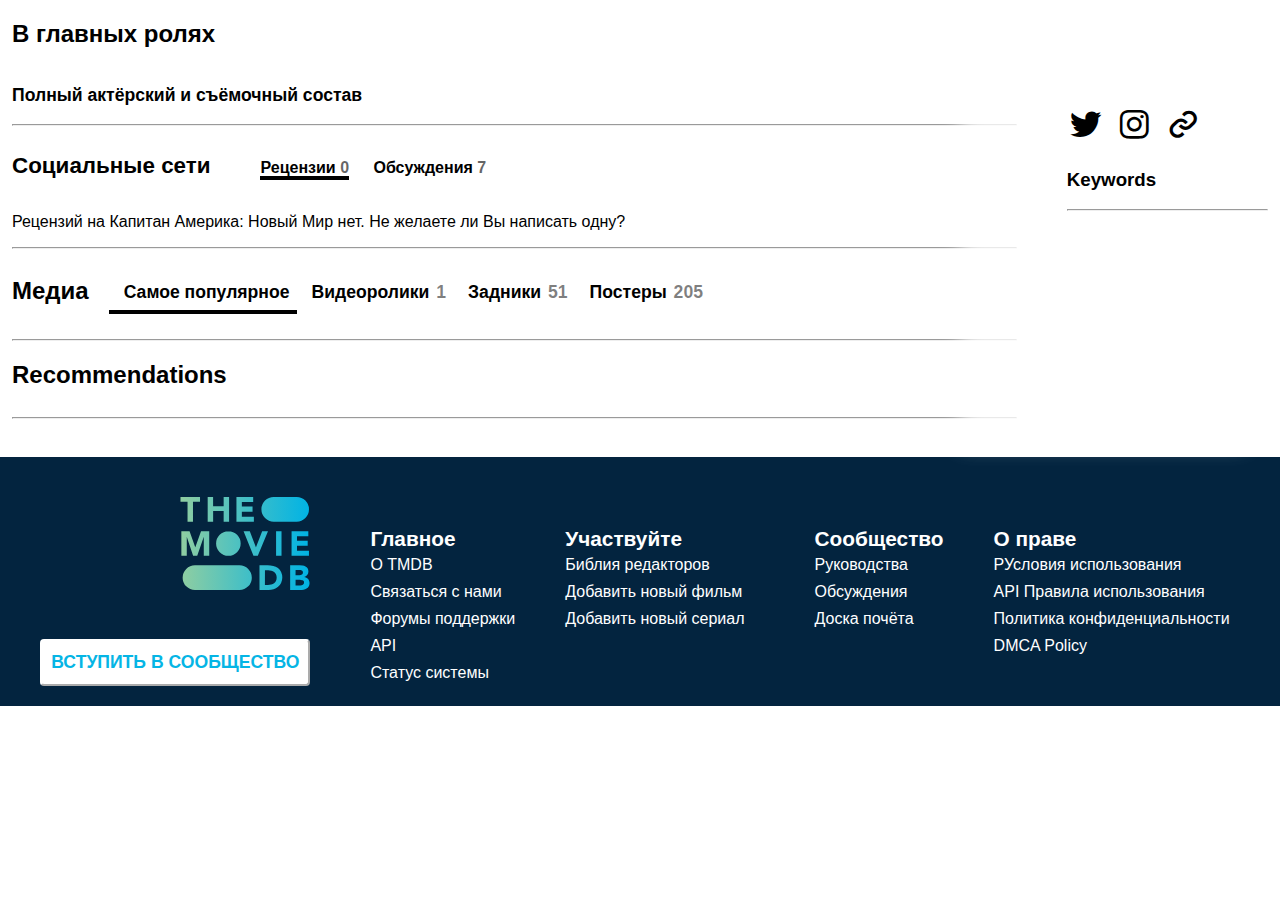
==== commit 44e2a1b3: "add some changes" ====
--- a/movie.html
+++ b/movie.html
@@ -74,17 +74,16 @@
         </div>
       </div>
     </header>
-     
-    <div class="movie-info" id="movie-info">
+
+    <section class="movie-info" id="movie-info">
       <div class="shadow">
         <div class="container">
-          <div class="information" id="information">
-            
+          <div class="information" id="information">            
           </div>
         </div>
       </div>
-    </div>
-    <div class="role-section" id="role-section">
+    </section>
+    <section class="role-section" id="role-section">
         <div class="container">
             <div class="actors-info">
                 <div class="actors" id="actors">
@@ -100,7 +99,7 @@
                             <a id="discussion" class="comment discussion" onclick="socialMedia(this,'discussion')">Обсуждения  <span>7</span></a>
                         </div>
                     </div>
-                    <div id="commentContent" class="comment">
+                    <div id="commentContent" class="comment active">
                         <p id="commentary">Рецензий на Капитан Америка: Новый Мир нет. Не желаете ли Вы написать одну?</p>
                     </div>
                     <div id="discussionContent" class="comment">
@@ -109,14 +108,16 @@
                                 <img src="images/comment.jpg" alt="">
                                 <a href="">Is this going to <br> make $</a>
                             </div>
-                            <div class="data enter">
+                            <div class="enter">
+                              <div class="data">
                                 <p>Открыто</p>
-                            </div>
-                            <div class="data">
-                                <p>6</p>
-                            </div>
-                            <div class="flex data">                                
-                                <p>15 фев 2025 в 18:36 <br>от Adam</p>
+                              </div>
+                              <div class="data">
+                                  <p>6</p>
+                              </div>
+                              <div class="flex data">                                
+                                  <p>15 фев 2025 в 18:36 <br>от Adam</p>
+                              </div>
                             </div>
                         </div>
                         <p>К обсуждениям</p>
@@ -127,18 +128,19 @@
                             <h2 class="videorolik_title">Медиа</h2>
                             <div class="videorolik-section">
                                 <div class="rolik">
-                                  <p class="video_col active"onclick="socialMedia(this,'video_col')">Самое популярное</p>
-                                  <p class="video_col" onclick="socialMedia(this,'video_col')">Видеоролики <span>1</span></p>
+                                  <p class="video_col active"onclick="popularParts(this,'.video_col')">Самое популярное</p>
+                                  <p class="video_col" onclick="popularParts(this,'.video_col')">Видеоролики <span>1</span></p>
                                 </div>
                                 <div class="rolik">
-                                  <p class="video_col" onclick="socialMedia(this,'video_col')">Задники <span>51</span></p>
-                                  <p class="video_col" onclick="socialMedia(this,'video_col')">Постеры <span>205</span></p>
+                                  <p class="video_col" onclick="popularParts(this,'.video_col')">Задники <span>51</span></p>
+                                  <p class="video_col" onclick="popularParts(this,'.video_col')">Постеры <span>205</span></p>
                                 </div>
                             </div>
                         </div>
-                        <div class="popular-video" id="popular-video">
-
-                        </div>
+                        <div class="popular-img" id="popular-img"></div>
+                        <div class="popular-videorolik" id="popular-videorolik"></div>
+                        <div class="popular-background" id="popular-background"></div>
+                        <div class="popular-poster" id="popular-poster"></div>
                     </div>
                     <hr>
                     <div>
@@ -147,8 +149,8 @@
                       </div>                      
                     </div>
                     <div class="rec_video" id="rec_video"></div>
+                    <hr>
                 </div>
-                <hr>
                 <div class="status">
                   <div class="status_information">
                      <div class="status_media">
@@ -165,7 +167,7 @@
                </div>
             </div>
         </div>
-      </div>
+      </section>
     </div>
 
     <footer id="footer" class="footer">
--- a/css/main.css
+++ b/css/main.css
@@ -1,28 +1,29 @@
 * {
   box-sizing: border-box;
+  scroll-behavior: smooth;
 }
 
 body {
   margin: 0;
   padding: 0;
   cursor: pointer;
-  font-family: 'Source Sans Pro', Arial, sans-serif;
-}
-
-body::-webkit-scrollbar{
-  width: 8px; 
-}
-
-body::-webkit-scrollbar-thumb{
+  font-family: "Source Sans Pro", Arial, sans-serif;
+}
+
+body::-webkit-scrollbar {
+  width: 8px;
+}
+
+body::-webkit-scrollbar-thumb {
   background-color: #44444454;
-  border-radius: 4px; 
+  border-radius: 4px;
 }
 
 .container {
   max-width: 1300px;
   margin: 0 auto;
   width: 100%;
-  padding: 12px;
+  padding: 0 12px;
 }
 
 .flex {
@@ -50,7 +51,7 @@
 
 .percentage {
   color: #fff;
-  font-size: 22px;
+  font-size: 14px;
   font-weight: bold;
 }
 
@@ -69,7 +70,6 @@
   width: 97.4%;
   height: 70px;
   background-color: #0b2c48;
-  padding: 0 20px;
   z-index: 10;
 }
 .logo img {
@@ -323,14 +323,14 @@
 }
 
 /* Footer */
-.footer{
+.footer {
   width: 100%;
-  background-color: #03243F;
+  background-color: #03243f;
   margin-top: 30px;
   padding-bottom: 20px;
 }
 
-.footer-info{
+.footer-info {
   display: flex;
   text-align: center;
   justify-content: center;
@@ -364,20 +364,20 @@
   padding: 0 10px;
 }
 
-.footer-contact{
-  display: flex;
-}
-
-.footer-contact div{
+.footer-contact {
+  display: flex;
+}
+
+.footer-contact div {
   margin-left: 20px;
 }
 
-.informations{
+.informations {
   display: flex;
 }
 
 .informations div {
-  width: 145px;
+  /* width: 145px; */
   padding-left: 20px;
 }
 
@@ -398,158 +398,132 @@
   font-weight: 400;
   text-align: left;
 }
-header{
-  display: none;
-}
-
-
-@media only screen and (min-width: 1200px) and (max-width:1400px) {
-  .container {
-    max-width: 1200px;
-  }
-  
-  .circular-progress{    
+
+@media only screen and (min-width: 1200px) and (max-width: 1400px) {
+  .circular-progress {
     margin-top: -30px;
   }
 }
 
-@media only screen and (min-width:992px) and (max-width:1200px) {
-  .container {
-    max-width: 992px;
-    width: 95%;
-  }
-  .footer-contact{
+@media only screen and (min-width: 992px) and (max-width: 1200px) {
+  .footer-contact {
     display: flex;
     width: 90%;
     height: 100%;
   }
-  .footer-contact div{
+  .footer-contact div {
     margin-left: 10px;
   }
-  .sections{
+  .sections {
     margin-left: 10px;
   }
-  .footer-btn{
+  .footer-btn {
     width: 220px;
   }
 }
 
-@media only screen and (min-width:768px) and (max-width:992px) {
-  .container {
-    max-width: 768px;
-    width: 90%;
-    padding: 10px;
-  }
-  .footer-brand{
+@media only screen and (min-width: 768px) and (max-width: 992px) {
+  .footer-brand {
     display: none;
   }
-  .footer-contact{
+  .footer-contact {
     display: flex;
     width: 100%;
   }
 
-  .footer-contact div{
-    width: 100%;
-  }
-  .informations{
+  .footer-contact div {
+    width: 100%;
+  }
+  .informations {
     display: block;
   }
-  .informations div{
-    width: 100%;
-    margin-top: 15px;    
-    text-align: left;
-  }
-  .sections h2{
+  .informations div {
+    width: 100%;
+    margin-top: 15px;
+    text-align: left;
+  }
+  .sections h2 {
     font-size: 2rem;
     line-height: 37px;
     text-align: left;
   }
-  .sections a{
+  .sections a {
     font-size: 1.9rem;
     line-height: 37px;
     text-align: left;
   }
 }
 
-@media only screen and (min-width:576px) and (max-width:768px) {
-  .container {
-    max-width: 576px;
-    width: 85%;
-    padding: 8px;
-  }
-  
-  .footer-brand{
+@media only screen and (min-width: 576px) and (max-width: 768px) {
+  .footer-brand {
     display: none;
   }
-  .footer-contact{
+  .footer-contact {
     display: flex;
     width: 100%;
   }
 
-  .footer-contact div{
-    width: 100%;
-  }
-  .informations{
+  .footer-contact div {
+    width: 100%;
+  }
+  .informations {
     display: block;
     width: 50%;
   }
-  .informations div{
-    width: 100%;
-    margin-top: 35px;    
-    text-align: left;
-  }
-  .sections{
-    width: 100%;
-  }
-  .sections h2{
+  .informations div {
+    width: 100%;
+    margin-top: 35px;
+    text-align: left;
+  }
+  .sections {
+    width: 100%;
+  }
+  .sections h2 {
     font-size: 1.8rem;
     line-height: 35px;
     text-align: left;
   }
-  .sections a{
+  .sections a {
     font-size: 1.7rem;
     line-height: 35px;
     text-align: left;
-  }  
-}
-
-@media only screen and (max-width:576px) {
-  .container {
-    max-width: 568px;
-    width: 75%;
-    padding: 6px;
-  }
-  .footer-info{
+  }
+}
+
+@media only screen and (max-width: 576px) {
+  .footer-info {
     width: 100%;
     margin: 0 auto;
     text-align: left;
     justify-content: left;
   }
-  .footer-brand{
+  .footer-brand {
     display: none;
   }
-  .footer-contact{
+  .footer-contact {
     display: block;
     text-align: center;
     width: 70%;
   }
-  .informations{
+  .informations {
     display: block;
   }
-  .informations div{
+  .informations div {
     width: 100%;
     margin-top: 20px;
   }
 
-  .sections{
+  .sections {
     margin-top: 10px;
   }
-  .sections h2{
+  .sections h2 {
     font-size: 1.8rem;
     width: 100%;
   }
-  .sections a{
+  .sections a {
     font-size: 1.5rem;
     width: 100%;
   }
 }
+
+
--- a/css/movie.css
+++ b/css/movie.css
@@ -5,6 +5,9 @@
     background-size: cover;
     background-position: center;
 }
+header{
+    display: none;
+}
 
 .information{
     display: flex;
@@ -34,7 +37,6 @@
 
 .year{
     color: rgba(255, 255, 255, 0.641);
-    font-weight: 400;
     margin-left: 10px;
 }
 .date{
@@ -129,7 +131,6 @@
 .info-treiler{
     padding-left: 20px;
     display: flex;
-    width: 250px;
     height: 20px;
     align-items: center;
     margin-top: 10px;
@@ -154,7 +155,6 @@
 .obzor h2{
     margin-top: 5px;
 }
-
 
 .dot{
     margin: 0 5px 0 0; 
@@ -176,7 +176,7 @@
 }
 
 .status{
-    z-index: 10;
+    z-index: 9;
     margin-top: 25px;
     flex: .5;
     box-shadow: -40px 0px 19px 16px rgba(255, 255, 255, 0.779);
@@ -186,7 +186,6 @@
     display: flex;
     gap: 16px; 
     overflow-x: auto; 
-    scroll-behavior: smooth;
 }
 .actors-card::-webkit-scrollbar{
     height: 8px; 
@@ -201,7 +200,6 @@
     position: relative;
     margin: 0 4px 10px 0px;
     width: 140px;
-    height: 280px;
     box-shadow: 0 2px 8px rgba(0, 0, 0, .1);
     border: 1px solid rgba(var(--lightGrey), 1);
     padding-bottom: 10px;
@@ -252,7 +250,6 @@
 
 .сети{
     display: flex;
-
 }
 
 .сети h2{
@@ -273,6 +270,10 @@
     border-bottom: 4px solid black;
 }
 
+.video_col.active{
+    border-bottom: 4px solid black;
+}
+
 .сети a span{
     align-items: center;
     opacity: .6;
@@ -280,19 +281,31 @@
 }
 
 #discuss{
-    height: 62px;
-    display: flex;
-    width: 92%;
+    display: flex;
     border-radius: 10px;
     margin-bottom: 10px;
-    display: flex;
     align-items: center;
     justify-content: space-between;
-    padding: 12px 20px;
+    padding: 5px 10px;
     box-shadow: 0 2px 8px rgba(0, 0, 0, .1);
 }
 
-#discuss a{
+#discuss img{
+    width: 40px;
+    height: 40px;
+    border-radius: 50%;
+}
+#commentContent,
+#discussionContent {
+    display: none;
+}
+
+#commentContent.active,
+#discussionContent.active {
+    display: block;
+}
+
+#discussionContent a{
     font-size: 1em;
     color: #000;
     text-decoration: none;
@@ -300,15 +313,18 @@
     margin-left: 15px;
 }
 
-#discuss .data{
+.enter{
+    flex: 2;
+    display: flex;
+    justify-content: space-around;
+}
+
+
+#discussionContent .data{
     font-size: .95em;
     font-weight: 300;
     color: #0000009f;
     text-align: right;
-}
-
-.enter{
-    margin-left: 250px;
 }
 
 .videorolik{
@@ -340,13 +356,21 @@
     margin-left: 2px;
 }
 
-.popular-video{
+.popular-img{
     display: flex;
     overflow-x: scroll;
-    scroll-behavior: smooth;
 }
 .popular-video::-webkit-scrollbar{
     height: 8px; 
+}
+#img-1{
+    width: 470px;
+    height: 280px;
+}
+
+#img-2{
+    width: 250px;
+    height: 280px;
 }
 
 .popular-video::-webkit-scrollbar-thumb{
@@ -358,7 +382,6 @@
     width: 100%;
     display: flex;
     overflow-x: scroll;
-    scroll-behavior: smooth;
 }
 
 .recommend_movies::-webkit-scrollbar{
@@ -425,7 +448,6 @@
         font-size: 2rem;
     }
 }
-
 @media only screen and (max-width:992px){
     .status_media{
         font-size: 1.7rem;
@@ -457,7 +479,6 @@
         height: 120px;
     }
 }
-
 @media only screen and (max-width:860px){
     .paddingLeft{
         padding-left: 20px;
@@ -633,7 +654,6 @@
     }
     
 }
-
 @media only screen and (max-width:450px){
     .rolik{
         display: block;
